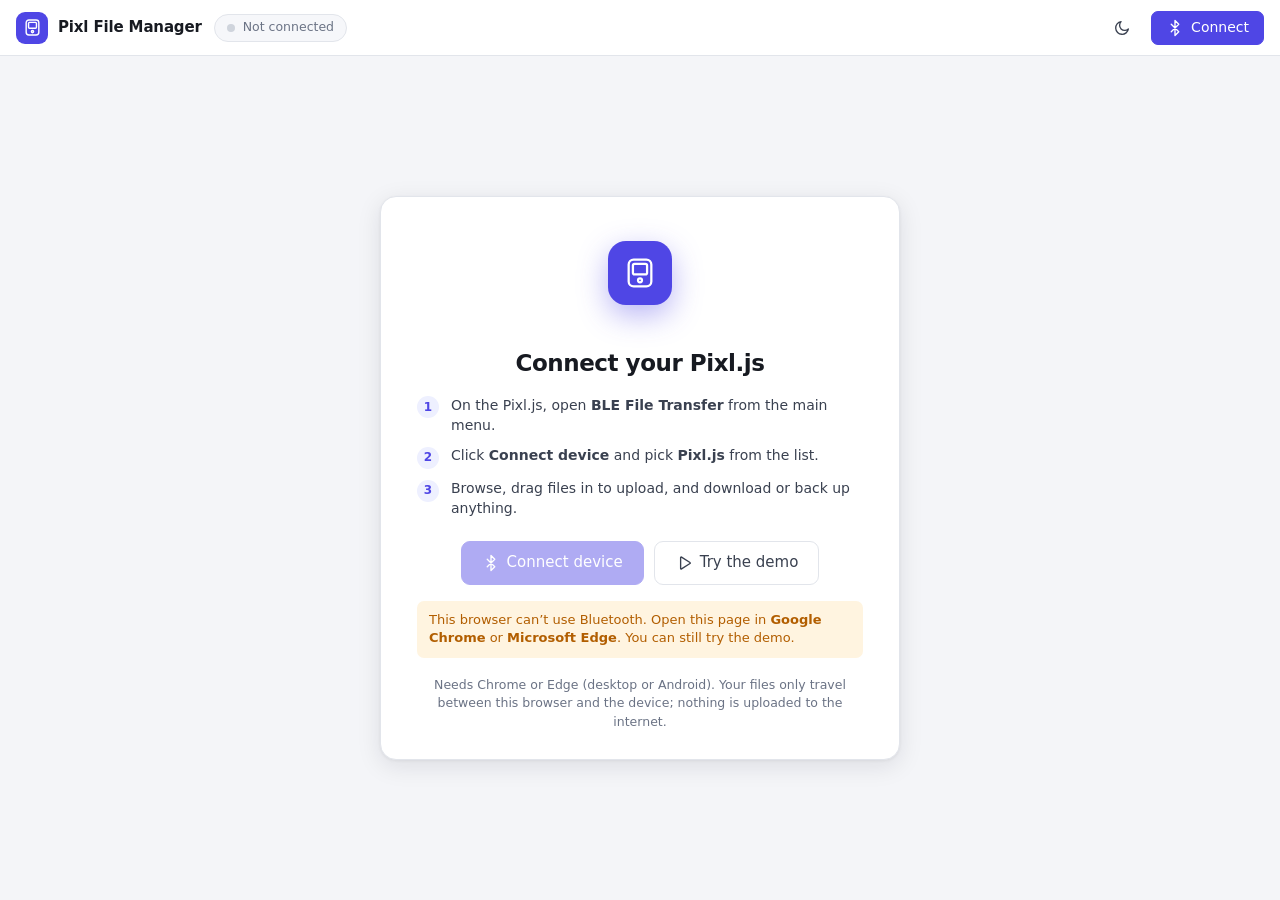
==== index.html @ d146436b "Pixl File Manager: Web Bluetooth file browser for Pixl.js Browse, upload, download (ZIP), copy/move," ====
<!doctype html>
<html lang="en">
  <head>
    <meta charset="utf-8" />
    <meta name="viewport" content="width=device-width, initial-scale=1" />
    <title>Pixl File Manager</title>
    <meta name="color-scheme" content="light dark" />
    <link
      rel="icon"
      href="data:image/svg+xml,%3Csvg xmlns='http://www.w3.org/2000/svg' viewBox='0 0 24 24'%3E%3Crect x='3' y='2' width='18' height='20' rx='4' fill='%234f46e5'/%3E%3Crect x='6.5' y='5.5' width='11' height='8' rx='1.5' fill='white'/%3E%3Ccircle cx='12' cy='17.5' r='1.8' fill='white'/%3E%3C/svg%3E"
    />
    <link rel="stylesheet" href="css/app.css" />
  </head>
  <body>
    <svg width="0" height="0" style="position: absolute" aria-hidden="true">
      <defs>
        <symbol id="i-logo" viewBox="0 0 24 24"><rect x="4" y="2.5" width="16" height="19" rx="3.5" /><rect x="7" y="5.5" width="10" height="7.5" rx="1.2" /><circle cx="12" cy="17.2" r="1.4" /></symbol>
        <symbol id="i-bluetooth" viewBox="0 0 24 24"><path d="m7 7 10 10-5 5V2l5 5L7 17" /></symbol>
        <symbol id="i-folder" viewBox="0 0 24 24"><path d="M3 7.5A2.5 2.5 0 0 1 5.5 5H9l2 2.2h7.5A2.5 2.5 0 0 1 21 9.7v7.8a2.5 2.5 0 0 1-2.5 2.5h-13A2.5 2.5 0 0 1 3 17.5z" /></symbol>
        <symbol id="i-file" viewBox="0 0 24 24"><path d="M14 3H7.5A2.5 2.5 0 0 0 5 5.5v13A2.5 2.5 0 0 0 7.5 21h9a2.5 2.5 0 0 0 2.5-2.5V8z" /><path d="M14 3v5h5" /></symbol>
        <symbol id="i-tag" viewBox="0 0 24 24"><circle cx="12" cy="12" r="8.5" /><path d="M9.2 9.6a3.4 3.4 0 0 1 0 4.8" /><path d="M12 8a6 6 0 0 1 0 8" /><path d="M14.8 6.5a8.3 8.3 0 0 1 0 11" /></symbol>
        <symbol id="i-upload" viewBox="0 0 24 24"><path d="M12 15V4" /><path d="m7 8.5 5-5 5 5" /><path d="M4.5 14.5v3A2.5 2.5 0 0 0 7 20h10a2.5 2.5 0 0 0 2.5-2.5v-3" /></symbol>
        <symbol id="i-download" viewBox="0 0 24 24"><path d="M12 4v11" /><path d="m7 10.5 5 5 5-5" /><path d="M4.5 14.5v3A2.5 2.5 0 0 0 7 20h10a2.5 2.5 0 0 0 2.5-2.5v-3" /></symbol>
        <symbol id="i-folder-plus" viewBox="0 0 24 24"><path d="M3 7.5A2.5 2.5 0 0 1 5.5 5H9l2 2.2h7.5A2.5 2.5 0 0 1 21 9.7v7.8a2.5 2.5 0 0 1-2.5 2.5h-13A2.5 2.5 0 0 1 3 17.5z" /><path d="M12 10.5v6M9 13.5h6" /></symbol>
        <symbol id="i-copy" viewBox="0 0 24 24"><rect x="8.5" y="8.5" width="12" height="12" rx="2.2" /><path d="M15.5 8.5V6A2.5 2.5 0 0 0 13 3.5H6A2.5 2.5 0 0 0 3.5 6v7A2.5 2.5 0 0 0 6 15.5h2.5" /></symbol>
        <symbol id="i-cut" viewBox="0 0 24 24"><circle cx="6" cy="6" r="2.8" /><circle cx="6" cy="18" r="2.8" /><path d="M20 4 8.2 15.8M14.6 14.6 20 20M8.2 8.2 12 12" /></symbol>
        <symbol id="i-paste" viewBox="0 0 24 24"><rect x="8" y="2.5" width="8" height="4" rx="1.2" /><path d="M16 4.5h1.5A2.5 2.5 0 0 1 20 7v12.5a2.5 2.5 0 0 1-2.5 2.5h-11A2.5 2.5 0 0 1 4 19.5V7a2.5 2.5 0 0 1 2.5-2.5H8" /></symbol>
        <symbol id="i-rename" viewBox="0 0 24 24"><path d="M16.5 3.5a2.6 2.6 0 0 1 3.7 3.7L8 19.5l-4.5 1 1-4.5z" /><path d="M14.5 5.5l4 4" /></symbol>
        <symbol id="i-info" viewBox="0 0 24 24"><circle cx="12" cy="12" r="9" /><path d="M12 16.5v-5M12 8h.01" /></symbol>
        <symbol id="i-trash" viewBox="0 0 24 24"><path d="M4 6.5h16M9 6.5V4.8A1.8 1.8 0 0 1 10.8 3h2.4A1.8 1.8 0 0 1 15 4.8v1.7M18.5 6.5l-.8 12.2a2.5 2.5 0 0 1-2.5 2.3H8.8a2.5 2.5 0 0 1-2.5-2.3L5.5 6.5" /><path d="M10 11v5.5M14 11v5.5" /></symbol>
        <symbol id="i-refresh" viewBox="0 0 24 24"><path d="M20.5 12a8.5 8.5 0 0 1-14.8 5.7L3.5 15.5" /><path d="M3.5 12a8.5 8.5 0 0 1 14.8-5.7l2.2 2.2" /><path d="M20.5 3.5v5h-5" /><path d="M3.5 20.5v-5h5" /></symbol>
        <symbol id="i-back" viewBox="0 0 24 24"><path d="M19 12H5M11.5 18.5 5 12l6.5-6.5" /></symbol>
        <symbol id="i-forward" viewBox="0 0 24 24"><path d="M5 12h14M12.5 5.5 19 12l-6.5 6.5" /></symbol>
        <symbol id="i-up" viewBox="0 0 24 24"><path d="M12 19V5M5.5 11.5 12 5l6.5 6.5" /></symbol>
        <symbol id="i-search" viewBox="0 0 24 24"><circle cx="11" cy="11" r="6.5" /><path d="m20 20-4.2-4.2" /></symbol>
        <symbol id="i-chev-right" viewBox="0 0 24 24"><path d="m9.5 6 6 6-6 6" /></symbol>
        <symbol id="i-chev-down" viewBox="0 0 24 24"><path d="m6 9.5 6 6 6-6" /></symbol>
        <symbol id="i-chev-up" viewBox="0 0 24 24"><path d="m6 14.5 6-6 6 6" /></symbol>
        <symbol id="i-x" viewBox="0 0 24 24"><path d="M18 6 6 18M6 6l12 12" /></symbol>
        <symbol id="i-check" viewBox="0 0 24 24"><path d="M20 6.5 9.2 17.3 4 12" /></symbol>
        <symbol id="i-alert" viewBox="0 0 24 24"><path d="M12 9.5v4M12 17h.01" /><path d="M10.3 4 2.2 18a2 2 0 0 0 1.7 3h16.2a2 2 0 0 0 1.7-3L13.7 4a2 2 0 0 0-3.4 0z" /></symbol>
        <symbol id="i-moon" viewBox="0 0 24 24"><path d="M20.5 13.2A8.5 8.5 0 1 1 10.8 3.5a6.6 6.6 0 0 0 9.7 9.7z" /></symbol>
        <symbol id="i-sun" viewBox="0 0 24 24"><circle cx="12" cy="12" r="4" /><path d="M12 2.5v2M12 19.5v2M5.3 5.3l1.4 1.4M17.3 17.3l1.4 1.4M2.5 12h2M19.5 12h2M5.3 18.7l1.4-1.4M17.3 6.7l1.4-1.4" /></symbol>
        <symbol id="i-drive" viewBox="0 0 24 24"><rect x="2.5" y="13" width="19" height="7.5" rx="2" /><path d="M5.3 13 7.6 4.6A1.5 1.5 0 0 1 9 3.5h6a1.5 1.5 0 0 1 1.4 1.1L18.7 13" /><path d="M6.5 16.8h.01M10 16.8h.01" /></symbol>
        <symbol id="i-eye-off" viewBox="0 0 24 24"><path d="M3 3l18 18" /><path d="M10.6 5.1A9.6 9.6 0 0 1 12 5c5 0 8.8 4.4 9.8 7a12.6 12.6 0 0 1-2.9 4.1M6.6 6.6A12.7 12.7 0 0 0 2.2 12c1 2.6 4.8 7 9.8 7a9.7 9.7 0 0 0 5.3-1.6" /><path d="M9.9 9.9a3 3 0 0 0 4.2 4.2" /></symbol>
        <symbol id="i-lock" viewBox="0 0 24 24"><rect x="4.5" y="10.5" width="15" height="10" rx="2.2" /><path d="M8 10.5V7.5a4 4 0 0 1 8 0v3" /></symbol>
        <symbol id="i-play" viewBox="0 0 24 24"><path d="M7.5 4.8v14.4a.8.8 0 0 0 1.2.7l11.3-7.2a.8.8 0 0 0 0-1.4L8.7 4.1a.8.8 0 0 0-1.2.7z" /></symbol>
        <symbol id="i-power" viewBox="0 0 24 24"><path d="M12 3v8.5" /><path d="M17.7 6.5a8 8 0 1 1-11.4 0" /></symbol>
        <symbol id="i-retry" viewBox="0 0 24 24"><path d="M3.5 12a8.5 8.5 0 1 0 2.8-6.3L3.5 8.3" /><path d="M3.5 3.5v4.8h4.8" /></symbol>
        <symbol id="i-zip" viewBox="0 0 24 24"><rect x="3" y="3.5" width="18" height="5" rx="1.5" /><path d="M5 8.5v10A2.5 2.5 0 0 0 7.5 21h9a2.5 2.5 0 0 0 2.5-2.5v-10" /><path d="M10 12.5h4" /></symbol>
        <symbol id="i-more" viewBox="0 0 24 24"><circle cx="12" cy="5.5" r="1.1" /><circle cx="12" cy="12" r="1.1" /><circle cx="12" cy="18.5" r="1.1" /></symbol>
        <symbol id="i-move" viewBox="0 0 24 24"><path d="M3 7.5A2.5 2.5 0 0 1 5.5 5H9l2 2.2h7.5A2.5 2.5 0 0 1 21 9.7v7.8a2.5 2.5 0 0 1-2.5 2.5h-13A2.5 2.5 0 0 1 3 17.5z" /><path d="M9 13.5h6M12.5 11l2.5 2.5-2.5 2.5" /></symbol>
        <symbol id="i-erase" viewBox="0 0 24 24"><path d="M7 21h12" /><path d="M5.3 15.7 14.6 6.4a2 2 0 0 1 2.8 0l2.2 2.2a2 2 0 0 1 0 2.8L11 20H8.3a2 2 0 0 1-1.4-.6l-1.6-1.6a1.5 1.5 0 0 1 0-2.1z" /><path d="m10 11 5 5" /></symbol>
      </defs>
    </svg>

    <div class="app" id="app" data-conn="off">
      <header class="topbar">
        <div class="brand">
          <span class="logo"><svg class="ic"><use href="#i-logo" /></svg></span>
          <span class="brand-name">Pixl File Manager</span>
        </div>
        <div class="conn-pill" id="connPill" aria-live="polite">
          <span class="dot"></span><span id="connText">Not connected</span>
        </div>
        <div class="spacer"></div>
        <button class="btn ghost icon" id="themeBtn" title="Switch light / dark theme" aria-label="Switch theme">
          <svg class="ic"><use href="#i-moon" /></svg>
        </button>
        <button class="btn primary" id="connectBtn">
          <svg class="ic"><use href="#i-bluetooth" /></svg><span>Connect</span>
        </button>
      </header>

      <div class="banner" id="banner" hidden>
        <svg class="ic"><use href="#i-alert" /></svg>
        <span id="bannerText"></span>
        <div class="spacer"></div>
        <button class="btn sm" id="bannerReconnect" hidden>Reconnect</button>
        <button class="btn sm ghost" id="bannerDisconnect">Disconnect</button>
      </div>

      <section class="welcome" id="welcome">
        <div class="welcome-card">
          <div class="hero">
            <div class="hero-device">
              <svg class="ic"><use href="#i-logo" /></svg>
            </div>
            <div class="hero-waves"><span></span><span></span><span></span></div>
          </div>
          <h1>Connect your Pixl.js</h1>
          <ol class="steps">
            <li><span>On the Pixl.js, open <b>BLE File Transfer</b> from the main menu.</span></li>
            <li><span>Click <b>Connect device</b> and pick <b>Pixl.js</b> from the list.</span></li>
            <li><span>Browse, drag files in to upload, and download or back up anything.</span></li>
          </ol>
          <div class="welcome-actions">
            <button class="btn primary lg" id="welcomeConnect">
              <svg class="ic"><use href="#i-bluetooth" /></svg><span>Connect device</span>
            </button>
            <button class="btn lg" id="demoBtn">
              <svg class="ic"><use href="#i-play" /></svg><span>Try the demo</span>
            </button>
          </div>
          <div class="notice warn" id="supportWarn" hidden></div>
          <p class="fine">Needs Chrome or Edge (desktop or Android). Your files only travel between this browser and the device; nothing is uploaded to the internet.</p>
        </div>
      </section>

      <div class="workspace" id="workspace" hidden>
        <aside class="sidebar">
          <div class="side-title">Drives</div>
          <div class="drive-list" id="driveList"></div>
          <div class="side-title">Device</div>
          <dl class="device-info" id="deviceInfo"></dl>
          <div class="side-foot">
            <button class="btn sm ghost block" id="sideDisconnect">
              <svg class="ic"><use href="#i-power" /></svg><span>Disconnect</span>
            </button>
          </div>
        </aside>

        <main class="main">
          <div class="toolbar">
            <div class="nav-btns">
              <button class="btn ghost icon" id="backBtn" title="Back (Alt+Left)" aria-label="Back"><svg class="ic"><use href="#i-back" /></svg></button>
              <button class="btn ghost icon" id="fwdBtn" title="Forward (Alt+Right)" aria-label="Forward"><svg class="ic"><use href="#i-forward" /></svg></button>
              <button class="btn ghost icon" id="upBtn" title="Up one level (Backspace)" aria-label="Up one level"><svg class="ic"><use href="#i-up" /></svg></button>
              <button class="btn ghost icon" id="refreshBtn" title="Refresh (F5)" aria-label="Refresh"><svg class="ic"><use href="#i-refresh" /></svg></button>
            </div>
            <nav class="crumbs" id="crumbs" aria-label="Folder path"></nav>
            <label class="search">
              <svg class="ic"><use href="#i-search" /></svg>
              <input id="filter" type="search" placeholder="Filter this folder" autocomplete="off" spellcheck="false" />
            </label>
          </div>

          <div class="mobile-drives" id="mobileDrives"></div>

          <div class="actions" id="actions" role="toolbar" aria-label="File actions">
            <div class="split">
              <button class="btn primary sm" data-act="upload-files" title="Upload files from this computer">
                <svg class="ic"><use href="#i-upload" /></svg><span>Upload</span>
              </button>
              <button class="btn primary sm split-arrow" id="uploadMenuBtn" aria-label="More upload options" aria-haspopup="menu">
                <svg class="ic"><use href="#i-chev-down" /></svg>
              </button>
            </div>
            <button class="btn sm" data-act="new-folder" title="New folder (Ctrl+Shift+N)"><svg class="ic"><use href="#i-folder-plus" /></svg><span>New folder</span></button>
            <span class="sep"></span>
            <button class="btn sm" data-act="download" title="Download to this computer"><svg class="ic"><use href="#i-download" /></svg><span>Download</span></button>
            <button class="btn sm compact" data-act="copy" title="Copy (Ctrl+C)"><svg class="ic"><use href="#i-copy" /></svg><span>Copy</span></button>
            <button class="btn sm compact" data-act="cut" title="Cut (Ctrl+X)"><svg class="ic"><use href="#i-cut" /></svg><span>Cut</span></button>
            <button class="btn sm compact" data-act="paste" title="Paste (Ctrl+V)"><svg class="ic"><use href="#i-paste" /></svg><span>Paste</span></button>
            <span class="sep"></span>
            <button class="btn sm compact" data-act="rename" title="Rename (F2)"><svg class="ic"><use href="#i-rename" /></svg><span>Rename</span></button>
            <button class="btn sm compact" data-act="props" title="Notes &amp; properties (Alt+Enter)"><svg class="ic"><use href="#i-info" /></svg><span>Properties</span></button>
            <button class="btn sm compact danger-ghost" data-act="delete" title="Delete (Del)"><svg class="ic"><use href="#i-trash" /></svg><span>Delete</span></button>
          </div>

          <div class="list-wrap" id="listWrap">
            <div class="list-head" id="listHead">
              <span class="c-check"><input type="checkbox" id="checkAll" aria-label="Select all" /></span>
              <button class="c-name sort" data-sort="name">Name <svg class="ic sort-ic"><use href="#i-chev-up" /></svg></button>
              <button class="c-size sort" data-sort="size">Size <svg class="ic sort-ic"><use href="#i-chev-up" /></svg></button>
              <button class="c-notes sort" data-sort="notes">Notes <svg class="ic sort-ic"><use href="#i-chev-up" /></svg></button>
            </div>
            <div class="list" id="list" tabindex="0" role="grid" aria-label="Files"></div>
            <div class="list-state" id="listState" hidden></div>
          </div>

          <div class="statusbar">
            <span id="statusLeft"></span>
            <span class="clip-chip" id="clipChip" hidden></span>
            <span class="spacer"></span>
            <span id="statusRight"></span>
          </div>
        </main>
      </div>

      <section class="panel" id="panel" data-open="false">
        <div class="panel-head">
          <div class="tabs" role="tablist">
            <button class="tab active" data-tab="transfers" role="tab">Transfers <span class="badge" id="xferBadge" hidden></span></button>
            <button class="tab" data-tab="log" role="tab">Activity log <span class="badge warn" id="logBadge" hidden></span></button>
          </div>
          <div class="panel-summary" id="xferSummary"></div>
          <div class="spacer"></div>
          <div class="panel-tools" data-for="transfers">
            <label class="check" title="Read every uploaded file back and compare it byte for byte"><input type="checkbox" id="verifyChk" checked /> Verify uploads</label>
            <button class="btn sm ghost" id="clearDone">Clear finished</button>
          </div>
          <div class="panel-tools" data-for="log" hidden>
            <label class="check"><input type="checkbox" id="verboseChk" /> Show packets</label>
            <button class="btn sm ghost" id="copyLog">Copy</button>
            <button class="btn sm ghost" id="clearLog">Clear</button>
          </div>
          <button class="btn ghost icon" id="panelToggle" aria-label="Show or hide panel"><svg class="ic"><use href="#i-chev-up" /></svg></button>
        </div>
        <div class="panel-body">
          <div class="xfer-list" id="xferList"></div>
          <div class="log-list" id="logList" hidden></div>
        </div>
      </section>
    </div>

    <div class="menu" id="menu" role="menu" hidden></div>
    <div class="drop-overlay" id="dropOverlay" hidden>
      <div class="drop-card">
        <svg class="ic"><use href="#i-upload" /></svg>
        <div>Drop to upload to <b id="dropTarget"></b></div>
      </div>
    </div>
    <div class="toasts" id="toasts" aria-live="polite"></div>
    <dialog class="dlg" id="dlg"></dialog>
    <input type="file" id="fileInput" multiple hidden />
    <input type="file" id="folderInput" webkitdirectory multiple hidden />

    <script src="js/protocol.js"></script>
    <script src="js/transport-ble.js"></script>
    <script src="js/mock-device.js"></script>
    <script src="js/zip.js"></script>
    <script src="js/app.js"></script>
  </body>
</html>
---- css/app.css ----
:root {
  --bg: #f4f5f8;
  --surface: #ffffff;
  --surface-2: #f6f7fa;
  --surface-3: #eceef3;
  --border: #e2e5eb;
  --border-strong: #cfd4dc;
  --text: #171a21;
  --text-2: #3a4150;
  --muted: #6b7385;
  --accent: #4f46e5;
  --accent-hover: #4338ca;
  --accent-text: #ffffff;
  --accent-weak: #eef0ff;
  --accent-weak-2: #e0e3ff;
  --sel: #e8eaff;
  --sel-border: #c7cbfb;
  --danger: #d1242f;
  --danger-weak: #fdecec;
  --ok: #15904d;
  --ok-weak: #e6f6ec;
  --warn: #b25e00;
  --warn-weak: #fff4e0;
  --folder: #e0a526;
  --tag: #7c5cff;
  --shadow-sm: 0 1px 2px rgba(16, 24, 40, 0.06);
  --shadow: 0 6px 24px rgba(16, 24, 40, 0.1), 0 1px 3px rgba(16, 24, 40, 0.06);
  --shadow-lg: 0 24px 64px rgba(16, 24, 40, 0.22);
  --radius: 10px;
  --radius-sm: 7px;
  --font: 'Segoe UI Variable Text', 'Segoe UI', system-ui, -apple-system, 'Helvetica Neue', Roboto, Arial, sans-serif;
  --mono: 'Cascadia Mono', 'Consolas', ui-monospace, 'SF Mono', Menlo, monospace;
  color-scheme: light;
}

@media (prefers-color-scheme: dark) {
  :root:not([data-theme='light']) {
    --bg: #0e1015;
    --surface: #151820;
    --surface-2: #1a1e27;
    --surface-3: #222733;
    --border: #272c38;
    --border-strong: #353c4b;
    --text: #e8eaf0;
    --text-2: #c3c8d3;
    --muted: #8d95a7;
    --accent: #7f7cff;
    --accent-hover: #9592ff;
    --accent-text: #0e1015;
    --accent-weak: #22243f;
    --accent-weak-2: #2b2e55;
    --sel: #23264a;
    --sel-border: #3c4087;
    --danger: #ff6b6b;
    --danger-weak: #3a1d22;
    --ok: #4ad386;
    --ok-weak: #15301f;
    --warn: #f5b04a;
    --warn-weak: #35280f;
    --folder: #f0bb45;
    --tag: #a993ff;
    --shadow-sm: 0 1px 2px rgba(0, 0, 0, 0.4);
    --shadow: 0 8px 28px rgba(0, 0, 0, 0.45), 0 1px 3px rgba(0, 0, 0, 0.35);
    --shadow-lg: 0 24px 64px rgba(0, 0, 0, 0.6);
    color-scheme: dark;
  }
}
:root[data-theme='dark'] {
  --bg: #0e1015;
  --surface: #151820;
  --surface-2: #1a1e27;
  --surface-3: #222733;
  --border: #272c38;
  --border-strong: #353c4b;
  --text: #e8eaf0;
  --text-2: #c3c8d3;
  --muted: #8d95a7;
  --accent: #7f7cff;
  --accent-hover: #9592ff;
  --accent-text: #0e1015;
  --accent-weak: #22243f;
  --accent-weak-2: #2b2e55;
  --sel: #23264a;
  --sel-border: #3c4087;
  --danger: #ff6b6b;
  --danger-weak: #3a1d22;
  --ok: #4ad386;
  --ok-weak: #15301f;
  --warn: #f5b04a;
  --warn-weak: #35280f;
  --folder: #f0bb45;
  --tag: #a993ff;
  --shadow-sm: 0 1px 2px rgba(0, 0, 0, 0.4);
  --shadow: 0 8px 28px rgba(0, 0, 0, 0.45), 0 1px 3px rgba(0, 0, 0, 0.35);
  --shadow-lg: 0 24px 64px rgba(0, 0, 0, 0.6);
  color-scheme: dark;
}

* {
  box-sizing: border-box;
}
html,
body {
  height: 100%;
  margin: 0;
}
body {
  background: var(--bg);
  color: var(--text);
  font: 14px/1.45 var(--font);
  -webkit-font-smoothing: antialiased;
  overflow: hidden;
}
[hidden] {
  display: none !important;
}
button,
input {
  font: inherit;
  color: inherit;
}
b {
  font-weight: 600;
}

.ic {
  width: 18px;
  height: 18px;
  flex: none;
  fill: none;
  stroke: currentColor;
  stroke-width: 1.8;
  stroke-linecap: round;
  stroke-linejoin: round;
}
.spacer {
  flex: 1;
}

/* ---------------------------------------------------------------- buttons */
.btn {
  display: inline-flex;
  align-items: center;
  justify-content: center;
  gap: 7px;
  height: 34px;
  padding: 0 14px;
  border: 1px solid var(--border);
  border-radius: var(--radius-sm);
  background: var(--surface);
  color: var(--text-2);
  font-weight: 500;
  cursor: pointer;
  white-space: nowrap;
  transition: background 0.12s, border-color 0.12s, color 0.12s, box-shadow 0.12s;
  user-select: none;
}
.btn:hover:not(:disabled) {
  background: var(--surface-2);
  border-color: var(--border-strong);
  color: var(--text);
}
.btn:focus-visible {
  outline: 2px solid var(--accent);
  outline-offset: 2px;
}
.btn:disabled {
  opacity: 0.45;
  cursor: default;
}
.btn.primary {
  background: var(--accent);
  border-color: var(--accent);
  color: var(--accent-text);
}
.btn.primary:hover:not(:disabled) {
  background: var(--accent-hover);
  border-color: var(--accent-hover);
  color: var(--accent-text);
}
.btn.danger {
  background: var(--danger);
  border-color: var(--danger);
  color: #fff;
}
.btn.danger:hover:not(:disabled) {
  filter: brightness(1.08);
  background: var(--danger);
  border-color: var(--danger);
  color: #fff;
}
.btn.danger-ghost:hover:not(:disabled) {
  color: var(--danger);
  border-color: var(--danger);
  background: var(--danger-weak);
}
.btn.ghost {
  background: transparent;
  border-color: transparent;
}
.btn.ghost:hover:not(:disabled) {
  background: var(--surface-3);
  border-color: transparent;
}
.btn.icon {
  width: 34px;
  padding: 0;
}
.btn.sm {
  height: 30px;
  padding: 0 10px;
  font-size: 13px;
  gap: 6px;
}
.btn.sm .ic {
  width: 16px;
  height: 16px;
}
.btn.sm.icon {
  width: 30px;
  padding: 0;
}
.btn.lg {
  height: 44px;
  padding: 0 20px;
  font-size: 15px;
  border-radius: 9px;
}
.btn.block {
  width: 100%;
  justify-content: flex-start;
}

/* ----------------------------------------------------------------- layout */
.app {
  height: 100%;
  display: flex;
  flex-direction: column;
}

.topbar {
  display: flex;
  align-items: center;
  gap: 12px;
  height: 56px;
  padding: 0 16px;
  background: var(--surface);
  border-bottom: 1px solid var(--border);
  flex: none;
}
.brand {
  display: flex;
  align-items: center;
  gap: 10px;
  font-weight: 650;
  letter-spacing: -0.01em;
  font-size: 15px;
}
.logo {
  display: grid;
  place-items: center;
  width: 32px;
  height: 32px;
  border-radius: 9px;
  background: var(--accent);
  color: var(--accent-text);
}
.logo .ic {
  width: 19px;
  height: 19px;
}
.conn-pill {
  display: inline-flex;
  align-items: center;
  gap: 8px;
  height: 28px;
  padding: 0 12px;
  border-radius: 99px;
  background: var(--surface-2);
  border: 1px solid var(--border);
  color: var(--muted);
  font-size: 12.5px;
  font-weight: 500;
  max-width: 46vw;
  overflow: hidden;
  white-space: nowrap;
  text-overflow: ellipsis;
}
.conn-pill .dot {
  width: 8px;
  height: 8px;
  border-radius: 50%;
  background: var(--border-strong);
  flex: none;
}
.app[data-conn='on'] .conn-pill {
  color: var(--ok);
  background: var(--ok-weak);
  border-color: transparent;
}
.app[data-conn='on'] .conn-pill .dot {
  background: var(--ok);
  box-shadow: 0 0 0 3px color-mix(in srgb, var(--ok) 25%, transparent);
}
.app[data-conn='connecting'] .conn-pill .dot,
.app[data-conn='lost'] .conn-pill .dot {
  background: var(--warn);
  animation: pulse 1s ease-in-out infinite;
}
.app[data-conn='lost'] .conn-pill {
  color: var(--warn);
  background: var(--warn-weak);
  border-color: transparent;
}
@keyframes pulse {
  50% {
    opacity: 0.35;
  }
}

.banner {
  display: flex;
  align-items: center;
  gap: 10px;
  padding: 8px 16px;
  background: var(--warn-weak);
  color: var(--warn);
  border-bottom: 1px solid var(--border);
  font-weight: 500;
  flex: none;
}

/* ---------------------------------------------------------------- welcome */
.welcome {
  flex: 1;
  display: grid;
  place-items: center;
  padding: 24px 16px;
  overflow: auto;
}
.welcome-card {
  width: min(520px, 100%);
  background: var(--surface);
  border: 1px solid var(--border);
  border-radius: 16px;
  box-shadow: var(--shadow);
  padding: 36px 36px 28px;
  text-align: center;
}
.hero {
  position: relative;
  width: 96px;
  height: 96px;
  margin: 0 auto 18px;
  display: grid;
  place-items: center;
}
.hero-device {
  position: relative;
  z-index: 1;
  width: 64px;
  height: 64px;
  border-radius: 18px;
  display: grid;
  place-items: center;
  background: var(--accent);
  color: var(--accent-text);
  box-shadow: 0 10px 30px color-mix(in srgb, var(--accent) 40%, transparent);
}
.hero-device .ic {
  width: 34px;
  height: 34px;
  stroke-width: 1.6;
}
.hero-waves span {
  position: absolute;
  inset: 16px;
  border-radius: 50%;
  border: 2px solid var(--accent);
  opacity: 0;
  animation: wave 2.6s ease-out infinite;
}
.hero-waves span:nth-child(2) {
  animation-delay: 0.85s;
}
.hero-waves span:nth-child(3) {
  animation-delay: 1.7s;
}
@keyframes wave {
  0% {
    transform: scale(0.8);
    opacity: 0.55;
  }
  100% {
    transform: scale(1.55);
    opacity: 0;
  }
}
@media (prefers-reduced-motion: reduce) {
  .hero-waves span {
    animation: none;
  }
}
.welcome h1 {
  font-size: 23px;
  letter-spacing: -0.02em;
  margin: 0 0 14px;
}
.steps {
  text-align: left;
  margin: 0 auto 22px;
  padding: 0;
  list-style: none;
  counter-reset: s;
  display: grid;
  gap: 10px;
  color: var(--text-2);
}
.steps li {
  counter-increment: s;
  display: flex;
  gap: 12px;
  align-items: baseline;
}
.steps li::before {
  content: counter(s);
  flex: none;
  width: 22px;
  height: 22px;
  border-radius: 50%;
  background: var(--accent-weak);
  color: var(--accent);
  font-size: 12px;
  font-weight: 700;
  display: inline-grid;
  place-items: center;
  transform: translateY(1px);
}
.welcome-actions {
  display: flex;
  gap: 10px;
  justify-content: center;
  flex-wrap: wrap;
}
.fine {
  color: var(--muted);
  font-size: 12.5px;
  margin: 18px 0 0;
}
.notice {
  margin-top: 16px;
  padding: 10px 12px;
  border-radius: var(--radius-sm);
  text-align: left;
  font-size: 13px;
}
.notice.warn {
  background: var(--warn-weak);
  color: var(--warn);
}

/* -------------------------------------------------------------- workspace */
.workspace {
  flex: 1;
  min-height: 0;
  display: flex;
}
.app[data-conn='lost'] .workspace .main,
.app[data-conn='connecting'] .workspace .main {
  opacity: 0.6;
  pointer-events: none;
}

.sidebar {
  width: 236px;
  flex: none;
  background: var(--surface);
  border-right: 1px solid var(--border);
  padding: 16px 12px;
  display: flex;
  flex-direction: column;
  overflow-y: auto;
}
.side-title {
  font-size: 11.5px;
  font-weight: 650;
  letter-spacing: 0.06em;
  text-transform: uppercase;
  color: var(--muted);
  padding: 0 8px;
  margin: 4px 0 8px;
}
.drive-list {
  display: grid;
  gap: 4px;
  margin-bottom: 22px;
}
.drive {
  position: relative;
  display: grid;
  grid-template-columns: 30px 1fr auto;
  align-items: center;
  gap: 4px 10px;
  padding: 9px 8px;
  border-radius: var(--radius-sm);
  border: 1px solid transparent;
  cursor: pointer;
  text-align: left;
  background: none;
  width: 100%;
}
.drive:hover {
  background: var(--surface-2);
}
.drive.active {
  background: var(--accent-weak);
  border-color: var(--accent-weak-2);
}
.drive.unavailable {
  opacity: 0.55;
  cursor: default;
}
.drive-ic {
  grid-row: span 2;
  width: 30px;
  height: 30px;
  border-radius: 8px;
  display: grid;
  place-items: center;
  background: var(--surface-3);
  color: var(--text-2);
}
.drive.active .drive-ic {
  background: var(--accent);
  color: var(--accent-text);
}
.drive-name {
  font-weight: 600;
  font-size: 13.5px;
  min-width: 0;
  overflow: hidden;
  text-overflow: ellipsis;
  white-space: nowrap;
}
.drive-more {
  grid-row: span 2;
  opacity: 0;
}
.drive:hover .drive-more,
.drive.active .drive-more,
.drive-more:focus-visible {
  opacity: 1;
}
.drive-meta {
  grid-column: 2;
  font-size: 11.5px;
  color: var(--muted);
}
.meter {
  grid-column: 2 / span 2;
  height: 5px;
  border-radius: 9px;
  background: var(--surface-3);
  overflow: hidden;
  margin-top: 2px;
}
.meter > i {
  display: block;
  height: 100%;
  border-radius: 9px;
  background: var(--accent);
}
.meter.high > i {
  background: var(--warn);
}
.meter.full > i {
  background: var(--danger);
}
.device-info {
  margin: 0 0 16px;
  padding: 0 8px;
  display: grid;
  grid-template-columns: auto 1fr;
  gap: 6px 12px;
  font-size: 12.5px;
}
.device-info dt {
  color: var(--muted);
}
.device-info dd {
  margin: 0;
  text-align: right;
  font-family: var(--mono);
  font-size: 12px;
  overflow: hidden;
  text-overflow: ellipsis;
  white-space: nowrap;
}
.side-foot {
  margin-top: auto;
}

.main {
  flex: 1;
  min-width: 0;
  display: flex;
  flex-direction: column;
  background: var(--surface);
}

.toolbar {
  display: flex;
  align-items: center;
  gap: 10px;
  padding: 10px 14px;
  border-bottom: 1px solid var(--border);
}
.nav-btns {
  display: flex;
  gap: 2px;
}
.crumbs {
  flex: 1;
  min-width: 0;
  display: flex;
  align-items: center;
  gap: 2px;
  height: 36px;
  padding: 0 6px;
  border: 1px solid var(--border);
  border-radius: var(--radius-sm);
  background: var(--surface-2);
  overflow-x: auto;
  scrollbar-width: none;
}
.crumbs::-webkit-scrollbar {
  display: none;
}
.crumb {
  flex: none;
  border: 1px solid transparent;
  background: none;
  padding: 3px 8px;
  border-radius: 6px;
  cursor: pointer;
  color: var(--text-2);
  font-weight: 500;
  max-width: 220px;
  overflow: hidden;
  text-overflow: ellipsis;
  white-space: nowrap;
}
.crumb:hover {
  background: var(--surface-3);
  color: var(--text);
}
.crumb.current {
  color: var(--text);
  font-weight: 600;
}
.crumb.drop-hover {
  background: var(--accent-weak);
  border-color: var(--accent);
}
.crumb-sep {
  flex: none;
  width: 14px;
  height: 14px;
  color: var(--muted);
}
.search {
  position: relative;
  display: flex;
  align-items: center;
  width: 220px;
}
.search .ic {
  position: absolute;
  left: 10px;
  width: 16px;
  height: 16px;
  color: var(--muted);
  pointer-events: none;
}
.search input {
  width: 100%;
  height: 36px;
  border: 1px solid var(--border);
  border-radius: var(--radius-sm);
  background: var(--surface-2);
  padding: 0 10px 0 32px;
  outline: none;
}
.search input:focus {
  border-color: var(--accent);
  background: var(--surface);
  box-shadow: 0 0 0 3px var(--accent-weak);
}

.mobile-drives {
  display: none;
}

.actions {
  display: flex;
  align-items: center;
  gap: 6px;
  padding: 8px 14px;
  border-bottom: 1px solid var(--border);
  overflow-x: auto;
  scrollbar-width: thin;
}
.actions .sep {
  width: 1px;
  height: 20px;
  background: var(--border);
  margin: 0 4px;
  flex: none;
}
.split {
  display: inline-flex;
  flex: none;
}
.split > .btn:first-child {
  border-top-right-radius: 0;
  border-bottom-right-radius: 0;
}
.split-arrow {
  border-top-left-radius: 0 !important;
  border-bottom-left-radius: 0 !important;
  border-left: 1px solid color-mix(in srgb, var(--accent-text) 25%, transparent) !important;
  padding: 0 6px !important;
}

/* ------------------------------------------------------------------ list */
.list-wrap {
  position: relative;
  flex: 1;
  min-height: 0;
  display: flex;
  flex-direction: column;
}
.list-head,
.row {
  display: grid;
  grid-template-columns: 40px minmax(180px, 1fr) 96px minmax(120px, 0.7fr);
  align-items: center;
  column-gap: 8px;
  padding: 0 14px 0 6px;
}
.list-head {
  height: 34px;
  border-bottom: 1px solid var(--border);
  color: var(--muted);
  font-size: 12px;
  font-weight: 600;
  flex: none;
}
.list-head .sort {
  display: inline-flex;
  align-items: center;
  gap: 4px;
  border: none;
  background: none;
  padding: 4px 6px;
  margin-left: -6px;
  border-radius: 5px;
  cursor: pointer;
  color: inherit;
  font-weight: inherit;
  justify-self: start;
}
.list-head .c-size.sort {
  justify-self: end;
  margin-left: 0;
  margin-right: -6px;
}
.list-head .sort:hover {
  background: var(--surface-3);
  color: var(--text);
}
.sort-ic {
  width: 13px;
  height: 13px;
  opacity: 0;
  transition: transform 0.15s;
}
.sort.active {
  color: var(--text);
}
.sort.active .sort-ic {
  opacity: 1;
}
.sort.desc .sort-ic {
  transform: rotate(180deg);
}
.c-check {
  display: grid;
  place-items: center;
}
.c-check input,
.check input {
  width: 15px;
  height: 15px;
  accent-color: var(--accent);
  cursor: pointer;
  margin: 0;
}
.list {
  flex: 1;
  overflow-y: auto;
  outline: none;
  padding: 4px 0 24px;
}
.row {
  height: 40px;
  margin: 1px 6px;
  padding-left: 0;
  padding-right: 8px;
  border-radius: var(--radius-sm);
  border: 1px solid transparent;
  cursor: default;
  user-select: none;
}
.row:hover {
  background: var(--surface-2);
}
.row.sel {
  background: var(--sel);
  border-color: var(--sel-border);
}
.row.focus {
  box-shadow: inset 0 0 0 1px var(--accent);
}
.list:not(:focus) .row.focus {
  box-shadow: none;
}
.row.drop-hover {
  background: var(--accent-weak);
  border-color: var(--accent);
  border-style: dashed;
}
.row.cut-pending .c-name {
  opacity: 0.5;
}
.c-name {
  display: flex;
  align-items: center;
  gap: 10px;
  min-width: 0;
}
.fi {
  width: 28px;
  height: 28px;
  border-radius: 7px;
  display: grid;
  place-items: center;
  flex: none;
}
.fi .ic {
  width: 18px;
  height: 18px;
}
.fi-folder {
  color: var(--folder);
  background: color-mix(in srgb, var(--folder) 14%, transparent);
}
.fi-folder .ic {
  fill: color-mix(in srgb, var(--folder) 30%, transparent);
}
.fi-tag {
  color: var(--tag);
  background: color-mix(in srgb, var(--tag) 13%, transparent);
}
.fi-file {
  color: var(--muted);
  background: var(--surface-3);
}
.nm {
  min-width: 0;
  overflow: hidden;
  text-overflow: ellipsis;
  white-space: nowrap;
  font-weight: 500;
}
.row.is-dir .nm {
  font-weight: 550;
}
.badge-ic {
  display: inline-grid;
  place-items: center;
  color: var(--muted);
  flex: none;
}
.badge-ic .ic {
  width: 14px;
  height: 14px;
}
.row.hidden-file .fi,
.row.hidden-file .nm {
  opacity: 0.6;
}
.c-size {
  text-align: right;
  color: var(--muted);
  font-variant-numeric: tabular-nums;
  font-size: 13px;
}
.c-notes {
  color: var(--muted);
  font-size: 13px;
  min-width: 0;
  overflow: hidden;
  text-overflow: ellipsis;
  white-space: nowrap;
}
.list-state {
  position: absolute;
  inset: 34px 0 0;
  display: grid;
  place-items: center;
  text-align: center;
  color: var(--muted);
  padding: 24px;
  pointer-events: none;
}
.list-state .state-inner {
  pointer-events: auto;
  display: grid;
  justify-items: center;
  gap: 10px;
  max-width: 360px;
}
.list-state .big-ic {
  width: 52px;
  height: 52px;
  border-radius: 14px;
  display: grid;
  place-items: center;
  background: var(--surface-2);
  color: var(--muted);
}
.list-state .big-ic .ic {
  width: 26px;
  height: 26px;
}
.list-state h3 {
  margin: 0;
  color: var(--text);
  font-size: 15px;
}
.list-state p {
  margin: 0;
  font-size: 13px;
}
.list-state.error .big-ic {
  background: var(--danger-weak);
  color: var(--danger);
}
.spinner {
  width: 26px;
  height: 26px;
  border-radius: 50%;
  border: 2.5px solid var(--surface-3);
  border-top-color: var(--accent);
  animation: spin 0.8s linear infinite;
}
@keyframes spin {
  to {
    transform: rotate(360deg);
  }
}
.spinning .ic {
  animation: spin 0.8s linear infinite;
}

.statusbar {
  display: flex;
  align-items: center;
  gap: 12px;
  height: 32px;
  padding: 0 16px;
  border-top: 1px solid var(--border);
  font-size: 12.5px;
  color: var(--muted);
  flex: none;
  white-space: nowrap;
  overflow: hidden;
}
.clip-chip {
  display: inline-flex;
  align-items: center;
  gap: 6px;
  padding: 1px 4px 1px 9px;
  border-radius: 99px;
  background: var(--accent-weak);
  color: var(--accent);
  font-weight: 500;
}
.clip-chip button {
  border: none;
  background: none;
  color: inherit;
  cursor: pointer;
  width: 18px;
  height: 18px;
  display: grid;
  place-items: center;
  border-radius: 50%;
  padding: 0;
}
.clip-chip button:hover {
  background: var(--accent-weak-2);
}
.clip-chip .ic {
  width: 12px;
  height: 12px;
}

/* ----------------------------------------------------------------- panel */
.panel {
  flex: none;
  background: var(--surface);
  border-top: 1px solid var(--border);
  display: flex;
  flex-direction: column;
  height: 40px;
  transition: height 0.18s ease;
}
.app[data-conn='off'] .panel {
  display: none;
}
.panel[data-open='true'] {
  height: min(280px, 40vh);
}
.panel-head {
  display: flex;
  align-items: center;
  gap: 10px;
  height: 40px;
  padding: 0 8px 0 10px;
  flex: none;
  border-bottom: 1px solid transparent;
}
.panel[data-open='true'] .panel-head {
  border-bottom-color: var(--border);
}
.tabs {
  display: flex;
  gap: 2px;
}
.tab {
  display: inline-flex;
  align-items: center;
  gap: 6px;
  height: 30px;
  padding: 0 10px;
  border: none;
  background: none;
  border-radius: 6px;
  color: var(--muted);
  font-weight: 550;
  font-size: 13px;
  cursor: pointer;
}
.tab:hover {
  background: var(--surface-2);
  color: var(--text);
}
.tab.active {
  color: var(--text);
  background: var(--surface-3);
}
.badge {
  min-width: 18px;
  height: 18px;
  padding: 0 5px;
  border-radius: 99px;
  background: var(--accent);
  color: var(--accent-text);
  font-size: 11px;
  font-weight: 700;
  display: inline-grid;
  place-items: center;
}
.badge.warn {
  background: var(--danger);
  color: #fff;
}
.panel-summary {
  font-size: 12.5px;
  color: var(--muted);
  white-space: nowrap;
  overflow: hidden;
  text-overflow: ellipsis;
  min-width: 0;
}
.panel-tools {
  display: flex;
  align-items: center;
  gap: 6px;
}
.panel[data-open='false'] .panel-tools {
  display: none;
}
.check {
  display: inline-flex;
  align-items: center;
  gap: 7px;
  font-size: 12.5px;
  color: var(--text-2);
  cursor: pointer;
  white-space: nowrap;
  margin-right: 6px;
}
#panelToggle .ic {
  transition: transform 0.18s;
}
.panel[data-open='true'] #panelToggle .ic {
  transform: rotate(180deg);
}
.panel-body {
  flex: 1;
  min-height: 0;
  overflow: hidden;
  display: flex;
}
.xfer-list,
.log-list {
  flex: 1;
  overflow-y: auto;
}
.xfer-empty {
  padding: 28px 16px;
  text-align: center;
  color: var(--muted);
  font-size: 13px;
}
.xfer {
  display: grid;
  grid-template-columns: 32px minmax(0, 1fr) auto;
  gap: 2px 12px;
  align-items: center;
  padding: 8px 14px;
  border-bottom: 1px solid var(--border);
}
.xfer-ic {
  grid-row: 1 / span 2;
  grid-column: 1;
  width: 32px;
  height: 32px;
  border-radius: 8px;
  display: grid;
  place-items: center;
  background: var(--surface-2);
  color: var(--text-2);
}
.xfer-ic .ic {
  width: 17px;
  height: 17px;
}
.xfer.done .xfer-ic {
  background: var(--ok-weak);
  color: var(--ok);
}
.xfer.error .xfer-ic {
  background: var(--danger-weak);
  color: var(--danger);
}
.xfer.running .xfer-ic {
  background: var(--accent-weak);
  color: var(--accent);
}
.xfer-title {
  display: flex;
  gap: 8px;
  align-items: baseline;
  min-width: 0;
  font-weight: 550;
  font-size: 13px;
}
.xfer-title .t {
  overflow: hidden;
  text-overflow: ellipsis;
  white-space: nowrap;
}
.xfer-title .s {
  margin-left: auto;
  flex: none;
  font-weight: 450;
  color: var(--muted);
  font-size: 12px;
  font-variant-numeric: tabular-nums;
}
.xfer-sub {
  grid-column: 2;
  display: flex;
  align-items: center;
  gap: 10px;
  min-width: 0;
  font-size: 12px;
  color: var(--muted);
}
.xfer-sub .d {
  overflow: hidden;
  text-overflow: ellipsis;
  white-space: nowrap;
  flex: 1;
  min-width: 0;
}
.xfer.error .xfer-sub .d {
  color: var(--danger);
  white-space: normal;
}
.xfer-bar {
  width: 140px;
  height: 5px;
  border-radius: 9px;
  background: var(--surface-3);
  overflow: hidden;
  flex: none;
}
.xfer-bar > i {
  display: block;
  height: 100%;
  background: var(--accent);
  border-radius: 9px;
  transition: width 0.15s linear;
}
.xfer.done .xfer-bar > i {
  background: var(--ok);
}
.xfer.error .xfer-bar,
.xfer.canceled .xfer-bar,
.xfer.done .xfer-bar {
  display: none;
}
.xfer-title {
  grid-column: 2;
  grid-row: 1;
}
.xfer-act {
  grid-row: 1 / span 2;
  grid-column: 3;
  display: flex;
  gap: 2px;
}
.log-list {
  font-family: var(--mono);
  font-size: 12px;
  padding: 6px 0;
}
.log-line {
  display: grid;
  grid-template-columns: 74px 46px 1fr;
  gap: 8px;
  padding: 2px 14px;
  color: var(--text-2);
}
.log-line .lt {
  color: var(--muted);
}
.log-line .ll {
  font-weight: 600;
  text-transform: uppercase;
  font-size: 10.5px;
  padding-top: 1px;
}
.log-line.info .ll {
  color: var(--accent);
}
.log-line.warn .ll {
  color: var(--warn);
}
.log-line.error .ll,
.log-line.error .lm {
  color: var(--danger);
}
.log-line.ok .ll {
  color: var(--ok);
}
.log-line.debug {
  color: var(--muted);
}
.log-line .lm {
  word-break: break-word;
}

/* -------------------------------------------------------------- overlays */
.menu {
  position: fixed;
  z-index: 50;
  min-width: 200px;
  padding: 5px;
  background: var(--surface);
  border: 1px solid var(--border);
  border-radius: var(--radius);
  box-shadow: var(--shadow);
}
.menu button {
  display: flex;
  align-items: center;
  gap: 10px;
  width: 100%;
  height: 32px;
  padding: 0 10px;
  border: none;
  background: none;
  border-radius: 6px;
  cursor: pointer;
  text-align: left;
  color: var(--text-2);
  font-size: 13px;
}
.menu button:hover:not(:disabled),
.menu button:focus-visible {
  background: var(--surface-3);
  color: var(--text);
  outline: none;
}
.menu button:disabled {
  opacity: 0.4;
  cursor: default;
}
.menu button.danger:hover:not(:disabled) {
  background: var(--danger-weak);
  color: var(--danger);
}
.menu button .ic {
  width: 16px;
  height: 16px;
}
.menu button kbd {
  margin-left: auto;
  font: 11px var(--font);
  color: var(--muted);
}
.menu hr {
  border: none;
  border-top: 1px solid var(--border);
  margin: 5px 4px;
}

.drop-overlay {
  position: fixed;
  inset: 0;
  z-index: 40;
  background: color-mix(in srgb, var(--accent) 12%, transparent);
  backdrop-filter: blur(1px);
  display: grid;
  place-items: center;
  pointer-events: none;
  border: 3px dashed var(--accent);
}
.drop-card {
  display: flex;
  align-items: center;
  gap: 12px;
  padding: 16px 22px;
  border-radius: 12px;
  background: var(--surface);
  box-shadow: var(--shadow-lg);
  font-size: 15px;
}
.drop-card .ic {
  color: var(--accent);
  width: 24px;
  height: 24px;
}

.toasts {
  position: fixed;
  right: 16px;
  bottom: 56px;
  z-index: 60;
  display: grid;
  gap: 8px;
  justify-items: end;
  pointer-events: none;
}
.toast {
  pointer-events: auto;
  display: flex;
  align-items: flex-start;
  gap: 10px;
  max-width: min(420px, calc(100vw - 32px));
  padding: 10px 12px 10px 12px;
  border-radius: var(--radius);
  background: var(--surface);
  border: 1px solid var(--border);
  box-shadow: var(--shadow);
  font-size: 13px;
  animation: toast-in 0.18s ease-out;
}
.toast .ic {
  width: 18px;
  height: 18px;
  margin-top: 1px;
}
.toast.ok .ic {
  color: var(--ok);
}
.toast.error .ic {
  color: var(--danger);
}
.toast.info .ic {
  color: var(--accent);
}
.toast.leaving {
  opacity: 0;
  transform: translateY(6px);
  transition: all 0.2s;
}
@keyframes toast-in {
  from {
    opacity: 0;
    transform: translateY(8px);
  }
}

/* ---------------------------------------------------------------- dialog */
.dlg {
  border: 1px solid var(--border);
  border-radius: 14px;
  padding: 0;
  width: min(460px, calc(100vw - 32px));
  background: var(--surface);
  color: var(--text);
  box-shadow: var(--shadow-lg);
}
.dlg::backdrop {
  background: rgba(10, 12, 18, 0.45);
}
.dlg form {
  margin: 0;
}
.dlg-head {
  display: flex;
  align-items: center;
  gap: 12px;
  padding: 18px 20px 4px;
}
.dlg-head h2 {
  margin: 0;
  font-size: 16.5px;
  letter-spacing: -0.01em;
}
.dlg-head .dlg-ic {
  width: 36px;
  height: 36px;
  border-radius: 10px;
  display: grid;
  place-items: center;
  background: var(--accent-weak);
  color: var(--accent);
  flex: none;
}
.dlg-head .dlg-ic.danger {
  background: var(--danger-weak);
  color: var(--danger);
}
.dlg-head .dlg-ic.warn {
  background: var(--warn-weak);
  color: var(--warn);
}
.dlg-body {
  padding: 10px 20px 4px;
  color: var(--text-2);
}
.dlg-body p {
  margin: 0 0 10px;
}
.dlg-foot {
  display: flex;
  justify-content: flex-end;
  flex-wrap: wrap;
  gap: 8px;
  padding: 14px 20px 18px;
}
.field {
  display: grid;
  gap: 6px;
  margin: 6px 0 12px;
}
.field > span {
  font-size: 12.5px;
  font-weight: 600;
  color: var(--text-2);
  display: flex;
  justify-content: space-between;
}
.field > span em {
  font-style: normal;
  font-weight: 450;
  color: var(--muted);
  font-variant-numeric: tabular-nums;
}
.field > span em.over {
  color: var(--danger);
}
.field input[type='text'] {
  height: 38px;
  padding: 0 11px;
  border: 1px solid var(--border-strong);
  border-radius: var(--radius-sm);
  background: var(--surface);
  outline: none;
  width: 100%;
}
.field input[type='text']:focus {
  border-color: var(--accent);
  box-shadow: 0 0 0 3px var(--accent-weak);
}
.field-err {
  min-height: 18px;
  font-size: 12.5px;
  color: var(--danger);
}
.kv {
  display: grid;
  grid-template-columns: 100px 1fr;
  gap: 6px 12px;
  font-size: 13px;
  margin: 2px 0 14px;
  padding: 12px;
  border-radius: var(--radius-sm);
  background: var(--surface-2);
}
.kv dt {
  color: var(--muted);
}
.kv dd {
  margin: 0;
  word-break: break-all;
}
.kv dd.mono {
  font-family: var(--mono);
  font-size: 12.5px;
}
.item-list {
  max-height: 160px;
  overflow-y: auto;
  margin: 0 0 10px;
  padding: 8px 12px;
  border-radius: var(--radius-sm);
  background: var(--surface-2);
  font-size: 13px;
  list-style: none;
}
.item-list li {
  overflow: hidden;
  text-overflow: ellipsis;
  white-space: nowrap;
  padding: 2px 0;
}
.check-row {
  display: flex;
  align-items: flex-start;
  gap: 10px;
  padding: 6px 0;
  cursor: pointer;
}
.check-row input {
  margin-top: 3px;
  width: 15px;
  height: 15px;
  accent-color: var(--accent);
}
.check-row small {
  display: block;
  color: var(--muted);
  font-size: 12px;
}

/* ------------------------------------------------------------ responsive */
@media (max-width: 1240px) {
  .actions .btn.sm.compact span {
    display: none;
  }
  .actions .btn.sm.compact {
    width: 32px;
    padding: 0;
  }
}
@media (max-width: 900px) {
  .search {
    width: 160px;
  }
  .actions .btn.sm span {
    display: none;
  }
  .actions .btn.sm {
    width: 32px;
    padding: 0;
  }
  .actions .split .btn:first-child span {
    display: inline;
  }
  .actions .split .btn:first-child {
    width: auto;
    padding: 0 10px;
  }
}
@media (max-width: 760px) {
  .sidebar {
    display: none;
  }
  .mobile-drives {
    display: flex;
    gap: 6px;
    padding: 8px 14px 0;
    overflow-x: auto;
  }
  .mobile-drives .btn.active {
    background: var(--accent-weak);
    border-color: var(--accent);
    color: var(--accent);
  }
  .brand-name {
    display: none;
  }
  .toolbar {
    flex-wrap: wrap;
  }
  .search {
    width: 100%;
    order: 3;
  }
  .list-head,
  .row {
    grid-template-columns: 36px minmax(0, 1fr) 76px;
  }
  .c-notes {
    display: none;
  }
  .panel-tools .check {
    display: none;
  }
  .xfer-bar {
    width: 70px;
  }
  .topbar .btn.primary span {
    display: none;
  }
  .topbar .btn.primary {
    width: 34px;
    padding: 0;
  }
  .welcome-card {
    padding: 28px 20px 22px;
  }
}
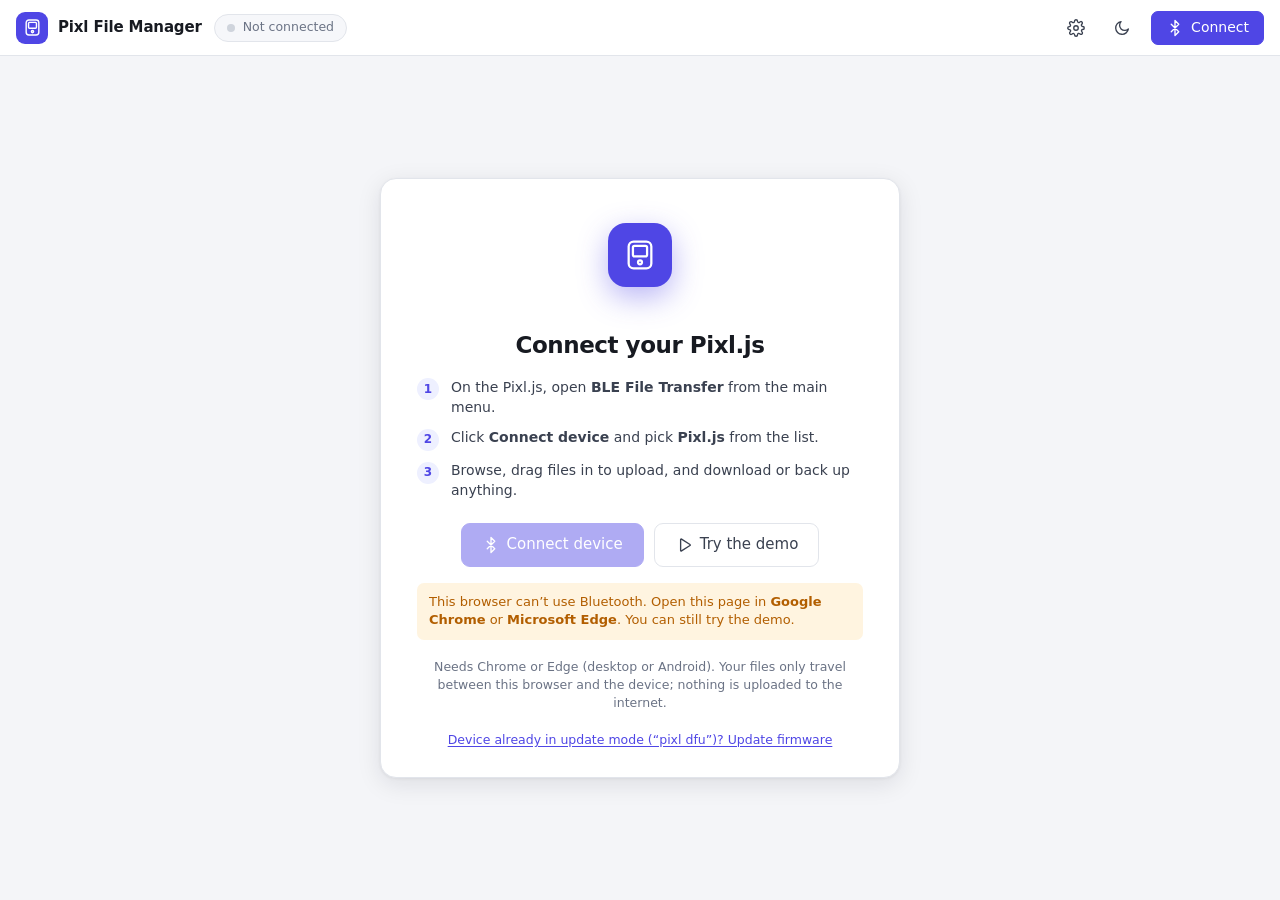
==== commit 9d650ec5: "Add amiibo names, pictures, grid view, smart uploads, ZIP restore, duplicate finder - Identify amiib" ====
--- a/index.html
+++ b/index.html
@@ -5,6 +5,10 @@
     <meta name="viewport" content="width=device-width, initial-scale=1" />
     <title>Pixl File Manager</title>
     <meta name="color-scheme" content="light dark" />
+    <meta name="theme-color" content="#4f46e5" />
+    <meta name="description" content="Browse, back up and manage the files on your Pixl.js amiibo emulator over Bluetooth." />
+    <link rel="manifest" href="manifest.webmanifest" />
+    <link rel="apple-touch-icon" href="icons/icon-192.png" />
     <link
       rel="icon"
       href="data:image/svg+xml,%3Csvg xmlns='http://www.w3.org/2000/svg' viewBox='0 0 24 24'%3E%3Crect x='3' y='2' width='18' height='20' rx='4' fill='%234f46e5'/%3E%3Crect x='6.5' y='5.5' width='11' height='8' rx='1.5' fill='white'/%3E%3Ccircle cx='12' cy='17.5' r='1.8' fill='white'/%3E%3C/svg%3E"
@@ -50,6 +54,13 @@
         <symbol id="i-zip" viewBox="0 0 24 24"><rect x="3" y="3.5" width="18" height="5" rx="1.5" /><path d="M5 8.5v10A2.5 2.5 0 0 0 7.5 21h9a2.5 2.5 0 0 0 2.5-2.5v-10" /><path d="M10 12.5h4" /></symbol>
         <symbol id="i-more" viewBox="0 0 24 24"><circle cx="12" cy="5.5" r="1.1" /><circle cx="12" cy="12" r="1.1" /><circle cx="12" cy="18.5" r="1.1" /></symbol>
         <symbol id="i-move" viewBox="0 0 24 24"><path d="M3 7.5A2.5 2.5 0 0 1 5.5 5H9l2 2.2h7.5A2.5 2.5 0 0 1 21 9.7v7.8a2.5 2.5 0 0 1-2.5 2.5h-13A2.5 2.5 0 0 1 3 17.5z" /><path d="M9 13.5h6M12.5 11l2.5 2.5-2.5 2.5" /></symbol>
+        <symbol id="i-gear" viewBox="0 0 24 24"><circle cx="12" cy="12" r="3" /><path d="M19.4 15a1.7 1.7 0 0 0 .3 1.8l.1.1a2 2 0 1 1-2.8 2.8l-.1-.1a1.7 1.7 0 0 0-1.8-.3 1.7 1.7 0 0 0-1 1.5V21a2 2 0 1 1-4 0v-.1a1.7 1.7 0 0 0-1.1-1.5 1.7 1.7 0 0 0-1.8.3l-.1.1a2 2 0 1 1-2.8-2.8l.1-.1a1.7 1.7 0 0 0 .3-1.8 1.7 1.7 0 0 0-1.5-1H3a2 2 0 1 1 0-4h.1a1.7 1.7 0 0 0 1.5-1.1 1.7 1.7 0 0 0-.3-1.8l-.1-.1a2 2 0 1 1 2.8-2.8l.1.1a1.7 1.7 0 0 0 1.8.3H9a1.7 1.7 0 0 0 1-1.5V3a2 2 0 1 1 4 0v.1a1.7 1.7 0 0 0 1 1.5 1.7 1.7 0 0 0 1.8-.3l.1-.1a2 2 0 1 1 2.8 2.8l-.1.1a1.7 1.7 0 0 0-.3 1.8V9a1.7 1.7 0 0 0 1.5 1H21a2 2 0 1 1 0 4h-.1a1.7 1.7 0 0 0-1.5 1z" /></symbol>
+        <symbol id="i-grid" viewBox="0 0 24 24"><rect x="3.5" y="3.5" width="7" height="7" rx="1.6" /><rect x="13.5" y="3.5" width="7" height="7" rx="1.6" /><rect x="3.5" y="13.5" width="7" height="7" rx="1.6" /><rect x="13.5" y="13.5" width="7" height="7" rx="1.6" /></symbol>
+        <symbol id="i-list" viewBox="0 0 24 24"><path d="M9 6h11M9 12h11M9 18h11" /><path d="M4.5 6h.01M4.5 12h.01M4.5 18h.01" /></symbol>
+        <symbol id="i-sync" viewBox="0 0 24 24"><path d="M4 9.5A8.2 8.2 0 0 1 18.3 6L20 7.8" /><path d="M20 3.5v4.3h-4.3" /><path d="M20 14.5A8.2 8.2 0 0 1 5.7 18L4 16.2" /><path d="M4 20.5v-4.3h4.3" /></symbol>
+        <symbol id="i-chip" viewBox="0 0 24 24"><rect x="6" y="6" width="12" height="12" rx="2" /><rect x="9.5" y="9.5" width="5" height="5" rx=".8" /><path d="M9 2.5V6M15 2.5V6M9 18v3.5M15 18v3.5M2.5 9H6M2.5 15H6M18 9h3.5M18 15h3.5" /></symbol>
+        <symbol id="i-dupe" viewBox="0 0 24 24"><rect x="8.5" y="8.5" width="12" height="12" rx="2.2" /><path d="M15.5 8.5V6A2.5 2.5 0 0 0 13 3.5H6A2.5 2.5 0 0 0 3.5 6v7A2.5 2.5 0 0 0 6 15.5h2.5" /><path d="M12 14.5h5M14.5 12v5" /></symbol>
+        <symbol id="i-archive-in" viewBox="0 0 24 24"><rect x="3" y="3.5" width="18" height="5" rx="1.5" /><path d="M5 8.5v10A2.5 2.5 0 0 0 7.5 21h9a2.5 2.5 0 0 0 2.5-2.5v-10" /><path d="M12 11v6.5M9.5 14l2.5-2.5 2.5 2.5" /></symbol>
         <symbol id="i-erase" viewBox="0 0 24 24"><path d="M7 21h12" /><path d="M5.3 15.7 14.6 6.4a2 2 0 0 1 2.8 0l2.2 2.2a2 2 0 0 1 0 2.8L11 20H8.3a2 2 0 0 1-1.4-.6l-1.6-1.6a1.5 1.5 0 0 1 0-2.1z" /><path d="m10 11 5 5" /></symbol>
       </defs>
     </svg>
@@ -64,6 +75,12 @@
           <span class="dot"></span><span id="connText">Not connected</span>
         </div>
         <div class="spacer"></div>
+        <button class="btn sm" id="installBtn" title="Install as an app on this computer" hidden>
+          <svg class="ic"><use href="#i-download" /></svg><span>Install app</span>
+        </button>
+        <button class="btn ghost icon" id="settingsBtn" title="Settings" aria-label="Settings">
+          <svg class="ic"><use href="#i-gear" /></svg>
+        </button>
         <button class="btn ghost icon" id="themeBtn" title="Switch light / dark theme" aria-label="Switch theme">
           <svg class="ic"><use href="#i-moon" /></svg>
         </button>
@@ -104,6 +121,7 @@
           </div>
           <div class="notice warn" id="supportWarn" hidden></div>
           <p class="fine">Needs Chrome or Edge (desktop or Android). Your files only travel between this browser and the device; nothing is uploaded to the internet.</p>
+          <p class="fine"><button class="linkish" id="welcomeFirmware">Device already in update mode (“pixl dfu”)? Update firmware</button></p>
         </div>
       </section>
 
@@ -114,6 +132,9 @@
           <div class="side-title">Device</div>
           <dl class="device-info" id="deviceInfo"></dl>
           <div class="side-foot">
+            <button class="btn sm ghost block" id="sideFirmware">
+              <svg class="ic"><use href="#i-chip" /></svg><span>Update firmware…</span>
+            </button>
             <button class="btn sm ghost block" id="sideDisconnect">
               <svg class="ic"><use href="#i-power" /></svg><span>Disconnect</span>
             </button>
@@ -131,8 +152,12 @@
             <nav class="crumbs" id="crumbs" aria-label="Folder path"></nav>
             <label class="search">
               <svg class="ic"><use href="#i-search" /></svg>
-              <input id="filter" type="search" placeholder="Filter this folder" autocomplete="off" spellcheck="false" />
+              <input id="filter" type="search" placeholder="Filter by name, amiibo or game" autocomplete="off" spellcheck="false" />
             </label>
+            <div class="seg" id="viewSeg" role="group" aria-label="View">
+              <button class="btn ghost icon" data-view="list" title="List view" aria-label="List view"><svg class="ic"><use href="#i-list" /></svg></button>
+              <button class="btn ghost icon" data-view="grid" title="Picture grid" aria-label="Picture grid"><svg class="ic"><use href="#i-grid" /></svg></button>
+            </div>
           </div>
 
           <div class="mobile-drives" id="mobileDrives"></div>
@@ -149,6 +174,7 @@
             <button class="btn sm" data-act="new-folder" title="New folder (Ctrl+Shift+N)"><svg class="ic"><use href="#i-folder-plus" /></svg><span>New folder</span></button>
             <span class="sep"></span>
             <button class="btn sm" data-act="download" title="Download to this computer"><svg class="ic"><use href="#i-download" /></svg><span>Download</span></button>
+            <button class="btn sm" data-act="sync" title="Sync this folder with a folder on your PC"><svg class="ic"><use href="#i-sync" /></svg><span>Sync</span></button>
             <button class="btn sm compact" data-act="copy" title="Copy (Ctrl+C)"><svg class="ic"><use href="#i-copy" /></svg><span>Copy</span></button>
             <button class="btn sm compact" data-act="cut" title="Cut (Ctrl+X)"><svg class="ic"><use href="#i-cut" /></svg><span>Cut</span></button>
             <button class="btn sm compact" data-act="paste" title="Paste (Ctrl+V)"><svg class="ic"><use href="#i-paste" /></svg><span>Paste</span></button>
@@ -162,6 +188,7 @@
             <div class="list-head" id="listHead">
               <span class="c-check"><input type="checkbox" id="checkAll" aria-label="Select all" /></span>
               <button class="c-name sort" data-sort="name">Name <svg class="ic sort-ic"><use href="#i-chev-up" /></svg></button>
+              <button class="c-amiibo sort" data-sort="amiibo">Amiibo <svg class="ic sort-ic"><use href="#i-chev-up" /></svg></button>
               <button class="c-size sort" data-sort="size">Size <svg class="ic sort-ic"><use href="#i-chev-up" /></svg></button>
               <button class="c-notes sort" data-sort="notes">Notes <svg class="ic sort-ic"><use href="#i-chev-up" /></svg></button>
             </div>
@@ -215,11 +242,18 @@
     <dialog class="dlg" id="dlg"></dialog>
     <input type="file" id="fileInput" multiple hidden />
     <input type="file" id="folderInput" webkitdirectory multiple hidden />
+    <input type="file" id="zipInput" accept=".zip,application/zip" hidden />
 
     <script src="js/protocol.js"></script>
     <script src="js/transport-ble.js"></script>
     <script src="js/mock-device.js"></script>
     <script src="js/zip.js"></script>
+    <script src="js/unzip.js"></script>
+    <script src="js/amiibo.js"></script>
+    <script src="js/dfu.js"></script>
+    <script src="js/mock-dfu.js"></script>
+    <script src="js/sync.js"></script>
+    <script src="js/firmware-ui.js"></script>
     <script src="js/app.js"></script>
   </body>
 </html>
--- a/css/app.css
+++ b/css/app.css
@@ -743,7 +743,7 @@
 .list-head,
 .row {
   display: grid;
-  grid-template-columns: 40px minmax(180px, 1fr) 96px minmax(120px, 0.7fr);
+  grid-template-columns: 40px minmax(180px, 1fr) minmax(130px, 0.75fr) 84px minmax(110px, 0.6fr);
   align-items: center;
   column-gap: 8px;
   padding: 0 14px 0 6px;
@@ -813,7 +813,7 @@
   padding: 4px 0 24px;
 }
 .row {
-  height: 40px;
+  height: 46px;
   margin: 1px 6px;
   padding-left: 0;
   padding-right: 8px;
@@ -1630,6 +1630,9 @@
   .row {
     grid-template-columns: 36px minmax(0, 1fr) 76px;
   }
+  .c-amiibo {
+    display: none;
+  }
   .c-notes {
     display: none;
   }
@@ -1650,3 +1653,374 @@
     padding: 28px 20px 22px;
   }
 }
+
+/* ======================================================= amiibo & grid */
+.c-amiibo {
+  display: flex;
+  flex-direction: column;
+  justify-content: center;
+  min-width: 0;
+  line-height: 1.25;
+}
+.am-name {
+  font-size: 13px;
+  font-weight: 550;
+  color: var(--text-2);
+  overflow: hidden;
+  text-overflow: ellipsis;
+  white-space: nowrap;
+}
+.am-sub {
+  font-size: 11.5px;
+  color: var(--muted);
+  overflow: hidden;
+  text-overflow: ellipsis;
+  white-space: nowrap;
+}
+.fi-img {
+  position: relative;
+  background: #fff;
+  border: 1px solid var(--border);
+  overflow: hidden;
+  color: var(--tag);
+}
+:root[data-theme='dark'] .fi-img {
+  background: #f3f4f8;
+}
+@media (prefers-color-scheme: dark) {
+  :root:not([data-theme='light']) .fi-img {
+    background: #f3f4f8;
+  }
+}
+.fi-img img {
+  width: 100%;
+  height: 100%;
+  object-fit: contain;
+  padding: 2px;
+  display: block;
+}
+.fi-img .ic {
+  display: none;
+}
+.fi-img.noimg {
+  background: color-mix(in srgb, var(--tag) 13%, transparent);
+  border-color: transparent;
+}
+.fi-img.noimg .ic {
+  display: block;
+}
+.dupe {
+  flex: none;
+  font-size: 10.5px;
+  font-weight: 700;
+  padding: 1px 6px;
+  border-radius: 99px;
+  background: var(--warn-weak);
+  color: var(--warn);
+}
+.seg {
+  display: flex;
+  gap: 2px;
+  padding: 2px;
+  border: 1px solid var(--border);
+  border-radius: var(--radius-sm);
+  background: var(--surface-2);
+  flex: none;
+}
+.seg .btn {
+  width: 30px;
+  height: 30px;
+}
+.seg .btn.active {
+  background: var(--surface);
+  color: var(--accent);
+  box-shadow: var(--shadow-sm);
+}
+
+.list-wrap.grid .list-head {
+  display: none;
+}
+.list-wrap.grid .list-state {
+  inset: 0;
+}
+.list-wrap.grid .list {
+  display: grid;
+  grid-template-columns: repeat(auto-fill, minmax(146px, 1fr));
+  gap: 10px;
+  padding: 14px;
+  align-content: start;
+}
+.list-wrap.grid .row.card {
+  position: relative;
+  display: flex;
+  flex-direction: column;
+  align-items: center;
+  gap: 4px;
+  height: auto;
+  margin: 0;
+  padding: 16px 10px 12px;
+  text-align: center;
+  border: 1px solid var(--border);
+  background: var(--surface);
+}
+.list-wrap.grid .row.card:hover {
+  background: var(--surface-2);
+}
+.list-wrap.grid .row.card.sel {
+  background: var(--sel);
+  border-color: var(--sel-border);
+}
+.card .c-check {
+  position: absolute;
+  top: 8px;
+  left: 8px;
+  opacity: 0;
+}
+.card:hover .c-check,
+.card.sel .c-check {
+  opacity: 1;
+}
+.card-art {
+  margin-bottom: 6px;
+}
+.fi.big {
+  width: 96px;
+  height: 96px;
+  border-radius: 14px;
+}
+.fi.big .ic {
+  width: 40px;
+  height: 40px;
+  stroke-width: 1.5;
+}
+.fi-img.big img {
+  padding: 6px;
+}
+.card-title {
+  font-weight: 600;
+  font-size: 13.5px;
+  line-height: 1.3;
+  max-width: 100%;
+  display: -webkit-box;
+  -webkit-line-clamp: 2;
+  -webkit-box-orient: vertical;
+  overflow: hidden;
+  word-break: break-word;
+}
+.card-sub {
+  font-size: 11.5px;
+  color: var(--muted);
+  max-width: 100%;
+  overflow: hidden;
+  text-overflow: ellipsis;
+  white-space: nowrap;
+}
+.card-badges {
+  position: absolute;
+  top: 8px;
+  right: 8px;
+  display: flex;
+  gap: 4px;
+  align-items: center;
+}
+.card.hidden-file .card-art,
+.card.hidden-file .card-title {
+  opacity: 0.6;
+}
+
+/* =========================================================== dialogs+ */
+.dlg.wide {
+  width: min(660px, calc(100vw - 32px));
+}
+.muted,
+.muted-line {
+  color: var(--muted);
+}
+.muted-line {
+  font-size: 13px;
+  margin: 0 0 10px;
+}
+.linkish {
+  border: none;
+  background: none;
+  padding: 0;
+  color: var(--accent);
+  font: inherit;
+  cursor: pointer;
+  text-decoration: underline;
+  text-underline-offset: 2px;
+}
+.chip {
+  display: inline-flex;
+  align-items: center;
+  gap: 4px;
+  flex: none;
+  max-width: 48%;
+  padding: 2px 8px;
+  border-radius: 99px;
+  background: var(--surface-3);
+  color: var(--text-2);
+  font-size: 11.5px;
+  font-weight: 500;
+  white-space: nowrap;
+  overflow: hidden;
+  text-overflow: ellipsis;
+}
+.chip .ic {
+  width: 12px;
+  height: 12px;
+}
+.chip.ok {
+  background: var(--ok-weak);
+  color: var(--ok);
+}
+.chip.warn {
+  background: var(--warn-weak);
+  color: var(--warn);
+  white-space: normal;
+}
+.chip.info {
+  background: var(--accent-weak);
+  color: var(--accent);
+}
+.review-list,
+.dup-list {
+  list-style: none;
+  margin: 0 0 12px;
+  padding: 4px 10px;
+  max-height: 280px;
+  overflow-y: auto;
+  border-radius: var(--radius-sm);
+  background: var(--surface-2);
+}
+.rv-row {
+  display: flex;
+  align-items: center;
+  gap: 10px;
+  padding: 7px 0;
+  border-bottom: 1px solid var(--border);
+}
+.rv-row:last-child {
+  border-bottom: none;
+}
+.rv-main {
+  flex: 1;
+  min-width: 0;
+}
+.rv-title {
+  font-weight: 600;
+  font-size: 13px;
+  overflow: hidden;
+  text-overflow: ellipsis;
+  white-space: nowrap;
+}
+.rv-file {
+  font-size: 11.5px;
+  color: var(--muted);
+  overflow: hidden;
+  text-overflow: ellipsis;
+  white-space: nowrap;
+}
+.dup-list {
+  max-height: 360px;
+  padding: 6px 10px;
+}
+.dup-group {
+  padding: 8px 0;
+  border-bottom: 1px solid var(--border);
+}
+.dup-group:last-child {
+  border-bottom: none;
+}
+.dup-head {
+  display: flex;
+  align-items: center;
+  gap: 10px;
+  margin-bottom: 4px;
+  font-size: 13.5px;
+}
+.dup-head .fi {
+  width: 32px;
+  height: 32px;
+  border-radius: 8px;
+  display: grid;
+  place-items: center;
+}
+.dup-head .fi img {
+  width: 100%;
+  height: 100%;
+  object-fit: contain;
+}
+.dup-head .muted {
+  font-size: 12px;
+}
+.dup-file {
+  display: flex;
+  align-items: center;
+  gap: 10px;
+  padding: 4px 0 4px 42px;
+  font-size: 13px;
+  cursor: pointer;
+}
+.dup-file input {
+  accent-color: var(--accent);
+  width: 15px;
+  height: 15px;
+}
+.dup-path {
+  flex: 1;
+  min-width: 0;
+  overflow: hidden;
+  text-overflow: ellipsis;
+  white-space: nowrap;
+  font-family: var(--mono);
+  font-size: 12px;
+}
+.prop-hero {
+  display: flex;
+  align-items: center;
+  gap: 14px;
+  margin: 2px 0 12px;
+}
+.prop-name {
+  font-size: 16px;
+  font-weight: 650;
+  color: var(--text);
+}
+.prop-hero .fi.big {
+  width: 84px;
+  height: 84px;
+}
+.settings-actions {
+  display: flex;
+  flex-wrap: wrap;
+  gap: 8px;
+  margin: 10px 0 6px;
+}
+.side-foot {
+  display: grid;
+  gap: 2px;
+}
+@media (max-width: 1100px) {
+  .list-head,
+  .row {
+    grid-template-columns: 40px minmax(160px, 1fr) minmax(120px, 0.8fr) 76px;
+  }
+  .list-head .c-notes,
+  .row .c-notes {
+    display: none;
+  }
+}
+@media (max-width: 760px) {
+  .list-head,
+  .row {
+    grid-template-columns: 36px minmax(0, 1fr) 76px;
+  }
+  .list-head .c-amiibo,
+  .row .c-amiibo {
+    display: none;
+  }
+  .seg {
+    order: 2;
+  }
+}
